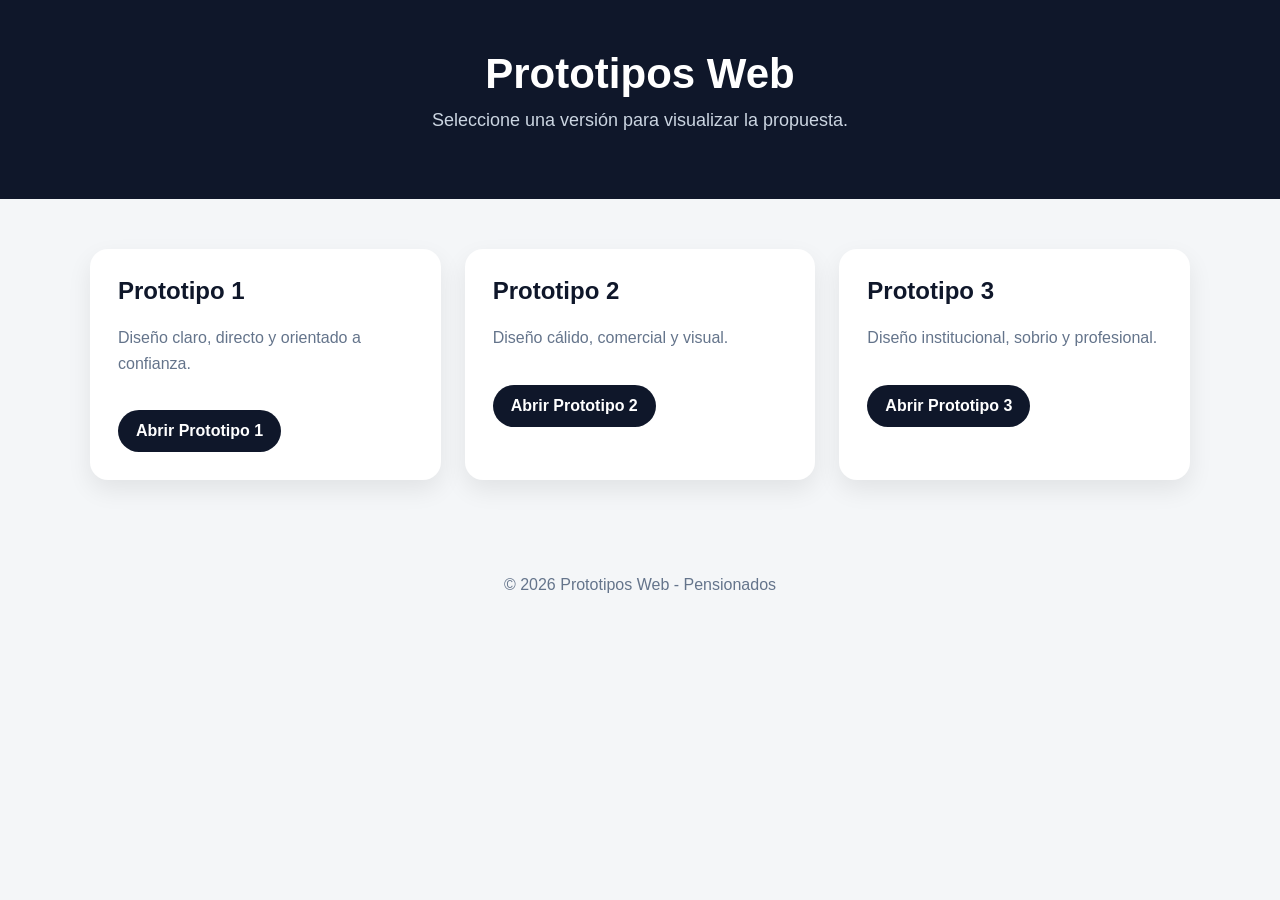
==== index.html @ d159c3a3 "Initial website" ====
<!DOCTYPE html>
<html lang="es">
<head>
  <meta charset="UTF-8" />
  <meta name="viewport" content="width=device-width, initial-scale=1.0" />
  <title>Prototipos Web - Pensionados</title>

  <style>
    body {
      margin: 0;
      font-family: Arial, sans-serif;
      background: #f4f6f8;
      color: #1f2937;
    }

    header {
      background: #0f172a;
      color: white;
      padding: 50px 20px;
      text-align: center;
    }

    header h1 {
      margin: 0;
      font-size: 42px;
    }

    header p {
      margin-top: 12px;
      color: #cbd5e1;
      font-size: 18px;
    }

    main {
      max-width: 1100px;
      margin: 50px auto;
      padding: 0 20px;
    }

    .grid {
      display: grid;
      grid-template-columns: repeat(auto-fit, minmax(280px, 1fr));
      gap: 24px;
    }

    .card {
      background: white;
      border-radius: 18px;
      padding: 28px;
      box-shadow: 0 10px 25px rgba(0,0,0,0.08);
    }

    .card h2 {
      margin-top: 0;
      color: #0f172a;
    }

    .card p {
      color: #64748b;
      line-height: 1.6;
    }

    .btn {
      display: inline-block;
      margin-top: 18px;
      padding: 12px 18px;
      border-radius: 999px;
      background: #0f172a;
      color: white;
      text-decoration: none;
      font-weight: bold;
    }

    .btn:hover {
      background: #1d4ed8;
    }

    footer {
      text-align: center;
      padding: 30px;
      color: #64748b;
    }
  </style>
</head>

<body>
  <header>
    <h1>Prototipos Web</h1>
    <p>Seleccione una versión para visualizar la propuesta.</p>
  </header>

  <main>
    <section class="grid">

      <article class="card">
        <h2>Prototipo 1</h2>
        <p>Diseño claro, directo y orientado a confianza.</p>
        <a class="btn" href="./prototipo-1-confianza-clara/index.html">
          Abrir Prototipo 1
        </a>
      </article>

      <article class="card">
        <h2>Prototipo 2</h2>
        <p>Diseño cálido, comercial y visual.</p>
        <a class="btn" href="./prototipo-2-calidez-dorada/index.html">
          Abrir Prototipo 2
        </a>
      </article>

      <article class="card">
        <h2>Prototipo 3</h2>
        <p>Diseño institucional, sobrio y profesional.</p>
        <a class="btn" href="./prototipo-3-institucional-azul/index.html">
          Abrir Prototipo 3
        </a>
      </article>

    </section>
  </main>

  <footer>
    <p>© 2026 Prototipos Web - Pensionados</p>
  </footer>
</body>
</html>
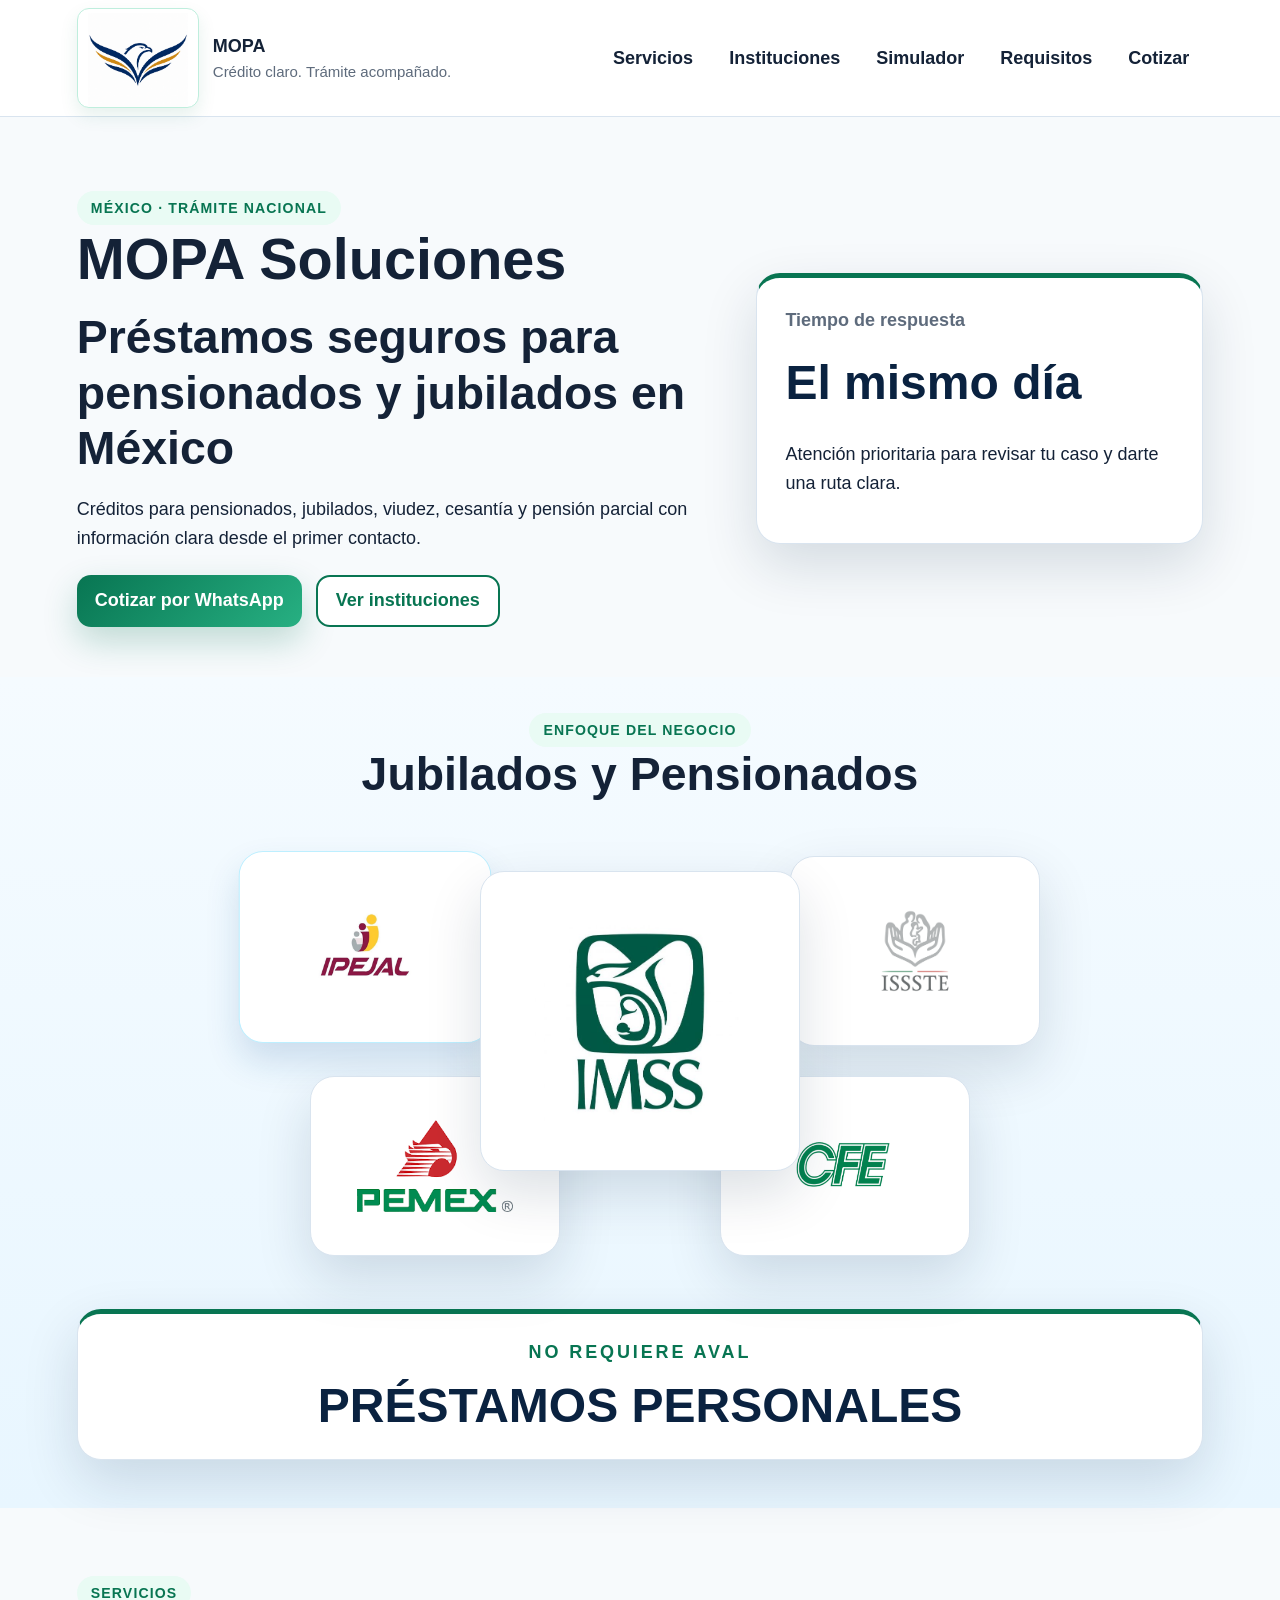
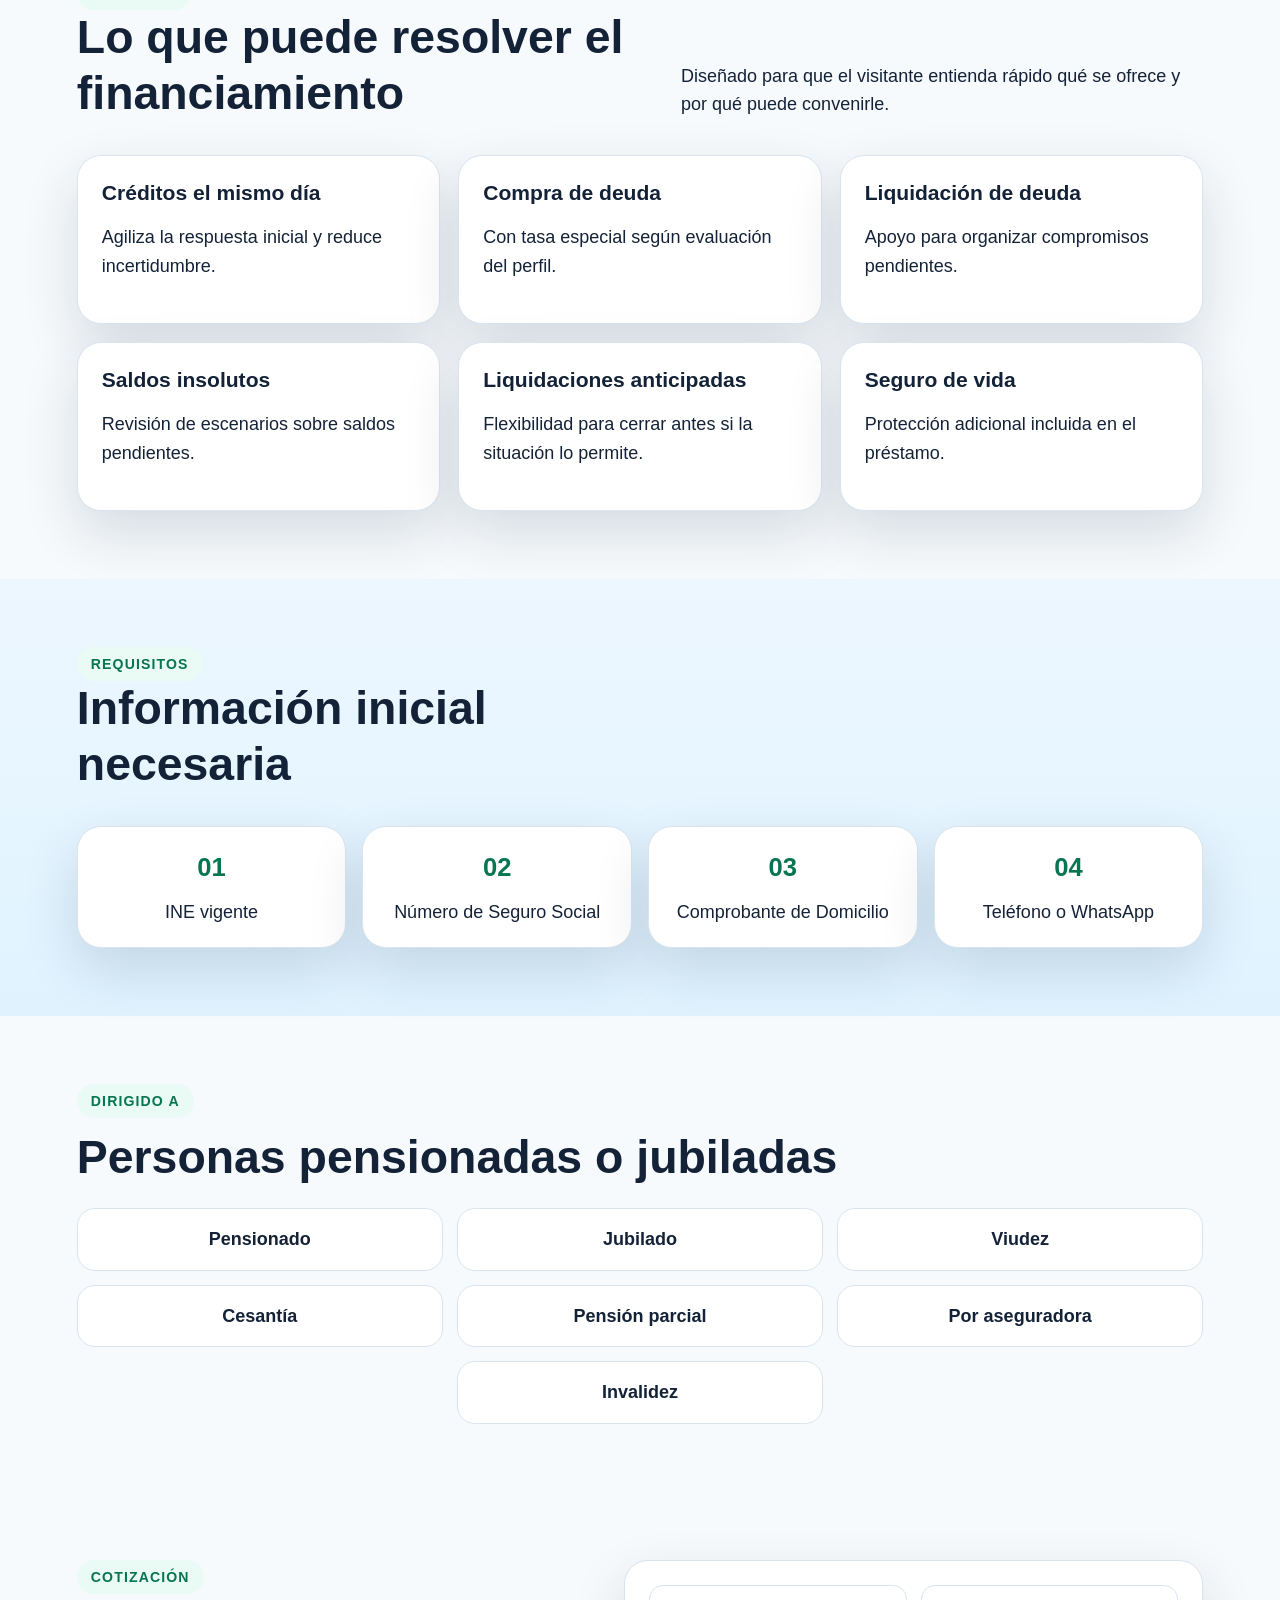
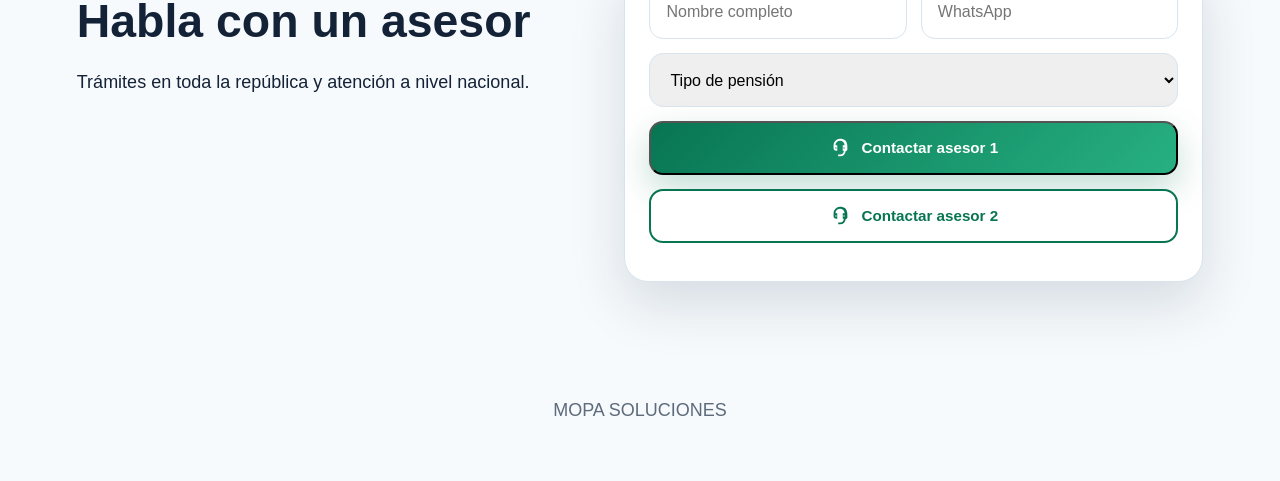
==== commit 9cb3c481: "Version Final" ====
--- a/index.html
+++ b/index.html
@@ -1,126 +1,255 @@
 <!DOCTYPE html>
-<html lang="es">
+<html lang="es-MX">
 <head>
   <meta charset="UTF-8" />
   <meta name="viewport" content="width=device-width, initial-scale=1.0" />
-  <title>Prototipos Web - Pensionados</title>
-
-  <style>
-    body {
-      margin: 0;
-      font-family: Arial, sans-serif;
-      background: #f4f6f8;
-      color: #1f2937;
-    }
-
-    header {
-      background: #0f172a;
-      color: white;
-      padding: 50px 20px;
-      text-align: center;
-    }
-
-    header h1 {
-      margin: 0;
-      font-size: 42px;
-    }
-
-    header p {
-      margin-top: 12px;
-      color: #cbd5e1;
-      font-size: 18px;
-    }
-
-    main {
-      max-width: 1100px;
-      margin: 50px auto;
-      padding: 0 20px;
-    }
-
-    .grid {
-      display: grid;
-      grid-template-columns: repeat(auto-fit, minmax(280px, 1fr));
-      gap: 24px;
-    }
-
-    .card {
-      background: white;
-      border-radius: 18px;
-      padding: 28px;
-      box-shadow: 0 10px 25px rgba(0,0,0,0.08);
-    }
-
-    .card h2 {
-      margin-top: 0;
-      color: #0f172a;
-    }
-
-    .card p {
-      color: #64748b;
-      line-height: 1.6;
-    }
-
-    .btn {
-      display: inline-block;
-      margin-top: 18px;
-      padding: 12px 18px;
-      border-radius: 999px;
-      background: #0f172a;
-      color: white;
-      text-decoration: none;
-      font-weight: bold;
-    }
-
-    .btn:hover {
-      background: #1d4ed8;
-    }
-
-    footer {
-      text-align: center;
-      padding: 30px;
-      color: #64748b;
-    }
-  </style>
+  <meta name="description" content="Página institucional para crédito a pensionados y jubilados en México, con respuesta el mismo día y requisitos claros." />
+  <title>Crédito Pensionados | Prototipo Institucional Azul</title>
+  <link rel="stylesheet" href="styles.css" />
 </head>
-
 <body>
-  <header>
-    <h1>Prototipos Web</h1>
-    <p>Seleccione una versión para visualizar la propuesta.</p>
+  <header class="site-header">
+    <div class="identity">
+      <a class="brand-mark" href="#" aria-label="MOPA Soluciones">
+        <img class="brand-logo" src="assets/Logo.png" alt="Logo MOPA Soluciones" />
+      </a>
+      <div>
+        <strong>MOPA</strong>
+        <small>Crédito claro. Trámite acompañado.</small>
+      </div>
+    </div>
+
+    <button class="menu" aria-expanded="false" aria-controls="navigation">Menú</button>
+
+    <nav id="navigation">
+      <a href="#servicios">Servicios</a>
+      <a href="#instituciones">Instituciones</a>
+      <a href="#simulador">Simulador</a>
+      <a href="#requisitos">Requisitos</a>
+      <a href="#contacto">Cotizar</a>
+    </nav>
   </header>
 
   <main>
-    <section class="grid">
-
-      <article class="card">
-        <h2>Prototipo 1</h2>
-        <p>Diseño claro, directo y orientado a confianza.</p>
-        <a class="btn" href="./prototipo-1-confianza-clara/index.html">
-          Abrir Prototipo 1
-        </a>
-      </article>
-
-      <article class="card">
-        <h2>Prototipo 2</h2>
-        <p>Diseño cálido, comercial y visual.</p>
-        <a class="btn" href="./prototipo-2-calidez-dorada/index.html">
-          Abrir Prototipo 2
-        </a>
-      </article>
-
-      <article class="card">
-        <h2>Prototipo 3</h2>
-        <p>Diseño institucional, sobrio y profesional.</p>
-        <a class="btn" href="./prototipo-3-institucional-azul/index.html">
-          Abrir Prototipo 3
-        </a>
-      </article>
-
+    <section class="hero reveal">
+      <div class="hero-content">
+        <span class="label">México · Trámite nacional</span>
+        <h1>MOPA Soluciones</h1>
+        <h2>Préstamos seguros para pensionados y jubilados en México</h2>
+        <p>Créditos para pensionados, jubilados, viudez, cesantía y pensión parcial con información clara desde el primer contacto.</p>
+
+        <div class="actions">
+          <a class="btn primary" href="#contacto">Cotizar por WhatsApp</a>
+          <a class="btn ghost" href="#instituciones">Ver instituciones</a>
+        </div>
+      </div>
+
+      <div class="response-widget" aria-label="Tiempo de respuesta">
+        <span>Tiempo de respuesta</span>
+        <strong>El mismo día</strong>
+        <p>Atención prioritaria para revisar tu caso y darte una ruta clara.</p>
+      </div>
+    </section>
+
+    <section id="instituciones" class="section institutional-band reveal">
+      <div class="heading-row center-col">
+        <div>
+          <span class="label">Enfoque del negocio</span>
+          <h2>Jubilados y Pensionados</h2>
+        </div>
+      </div>
+
+      <div class="logo-orbit cool-orbit">
+        <article class="logo-card ipejal" data-badge>
+          <img src="assets/ipejal.png" alt="Logo IPEJAL" />
+        </article>
+
+        <article class="logo-card issste" data-badge>
+          <img src="assets/issste.png" alt="Logo ISSSTE" />
+        </article>
+
+        <article class="logo-card pemex" data-badge>
+          <img src="assets/pemex.png" alt="Logo PEMEX" />
+        </article>
+
+        <article class="logo-card cfe" data-badge>
+          <img src="assets/cfe.png" alt="Logo CFE" />
+        </article>
+
+        <article class="logo-card center-imss featured" data-badge>
+          <img src="assets/imss.png" alt="Logo IMSS" />
+        </article>
+      </div>
+
+      <div class="strong-message">
+        <span>No requiere aval</span>
+        <h3>Préstamos Personales</h3>
+      </div>
+    </section>
+
+    <section id="servicios" class="section reveal">
+      <div class="heading-row">
+        <div>
+          <span class="label">Servicios</span>
+          <h2>Lo que puede resolver el financiamiento</h2>
+        </div>
+        <p>Diseñado para que el visitante entienda rápido qué se ofrece y por qué puede convenirle.</p>
+      </div>
+
+      <div class="service-grid">
+        <article>
+          <h3>Créditos el mismo día</h3>
+          <p>Agiliza la respuesta inicial y reduce incertidumbre.</p>
+        </article>
+
+        <article>
+          <h3>Compra de deuda</h3>
+          <p>Con tasa especial según evaluación del perfil.</p>
+        </article>
+
+        <article>
+          <h3>Liquidación de deuda</h3>
+          <p>Apoyo para organizar compromisos pendientes.</p>
+        </article>
+
+        <article>
+          <h3>Saldos insolutos</h3>
+          <p>Revisión de escenarios sobre saldos pendientes.</p>
+        </article>
+
+        <article>
+          <h3>Liquidaciones anticipadas</h3>
+          <p>Flexibilidad para cerrar antes si la situación lo permite.</p>
+        </article>
+
+        <article>
+          <h3>Seguro de vida</h3>
+          <p>Protección adicional incluida en el préstamo.</p>
+        </article>
+      </div>
+    </section>
+
+    <section id="requisitos" class="section requirement-band reveal">
+      <div class="heading-row light">
+        <div>
+          <span class="label">Requisitos</span>
+          <h2>Información inicial necesaria</h2>
+        </div>
+      </div>
+
+      <div class="requirements">
+        <div>
+          <strong>01</strong>
+          <span>INE vigente</span>
+        </div>
+
+        <div>
+          <strong>02</strong>
+          <span>Número de Seguro Social</span>
+        </div>
+
+        <div>
+          <strong>03</strong>
+          <span>Comprobante de Domicilio</span>
+        </div>
+
+        <div>
+          <strong>04</strong>
+          <span>Teléfono o WhatsApp</span>
+        </div>
+      </div>
+    </section>
+
+    <section class="section audience reveal">
+      <span class="label">Dirigido a</span>
+      <h2>Personas pensionadas o jubiladas</h2>
+
+      <div class="audience-grid">
+        <span>Pensionado</span>
+        <span>Jubilado</span>
+        <span>Viudez</span>
+        <span>Cesantía</span>
+        <span>Pensión parcial</span>
+        <span>Por aseguradora</span>
+        <span>Invalidez</span>
+      </div>
+    </section>
+
+    <section id="contacto" class="section contact reveal">
+      <div class="contact-copy">
+        <span class="label">Cotización</span>
+        <h2>Habla con un asesor</h2>
+        <p>Trámites en toda la república y atención a nivel nacional.</p>
+      </div>
+
+      <form class="lead-form" id="leadForm">
+        <input
+          id="fullName"
+          name="fullName"
+          type="text"
+          placeholder="Nombre completo"
+          autocomplete="name"
+          required
+        />
+
+        <input
+          id="clientWhatsapp"
+          name="clientWhatsapp"
+          type="tel"
+          placeholder="WhatsApp"
+          autocomplete="tel"
+          required
+        />
+
+        <select id="pensionType" name="pensionType" required>
+          <option value="">Tipo de pensión</option>
+          <option value="Jubilación">Jubilación</option>
+          <option value="Viudez">Viudez</option>
+          <option value="Cesantía">Cesantía</option>
+          <option value="Pensión parcial">Pensión parcial</option>
+          <option value="Invalidez">Invalidez</option>
+          <option value="Por aseguradora">Por aseguradora</option>
+        </select>
+
+        <div class="whatsapp-actions">
+          <button
+            type="button"
+            class="btn primary whatsapp-btn"
+            data-whatsapp-number="523315699732"
+            data-advisor-name="Asesor 1"
+          >
+            <span class="advisor-icon" aria-hidden="true">
+              <svg viewBox="0 0 24 24" focusable="false">
+                <path d="M12 2a7 7 0 0 0-7 7v3a3 3 0 0 0 3 3h1v-6H7a5 5 0 0 1 10 0h-2v6h1.2A4.2 4.2 0 0 1 12 19h-2v2h2a6.2 6.2 0 0 0 6.14-5.4A3 3 0 0 0 20 12V9a7 7 0 0 0-8-7Zm-4 9v2a1 1 0 0 1 0-2Zm8 2v-2a1 1 0 0 1 0 2Z" />
+              </svg>
+            </span>
+            <span>Contactar asesor 1</span>
+          </button>
+
+          <button
+            type="button"
+            class="btn ghost whatsapp-btn"
+            data-whatsapp-number="523334819991"
+            data-advisor-name="Asesor 2"
+          >
+            <span class="advisor-icon" aria-hidden="true">
+              <svg viewBox="0 0 24 24" focusable="false">
+                <path d="M12 2a7 7 0 0 0-7 7v3a3 3 0 0 0 3 3h1v-6H7a5 5 0 0 1 10 0h-2v6h1.2A4.2 4.2 0 0 1 12 19h-2v2h2a6.2 6.2 0 0 0 6.14-5.4A3 3 0 0 0 20 12V9a7 7 0 0 0-8-7Zm-4 9v2a1 1 0 0 1 0-2Zm8 2v-2a1 1 0 0 1 0 2Z" />
+              </svg>
+            </span>
+            <span>Contactar asesor 2</span>
+          </button>
+        </div>
+
+        <p id="leadStatus" aria-live="polite"></p>
+      </form>
     </section>
   </main>
 
-  <footer>
-    <p>© 2026 Prototipos Web - Pensionados</p>
+  <footer class="footer">
+    <p>MOPA SOLUCIONES</p>
   </footer>
+
+  <script src="script.js"></script>
 </body>
 </html>
--- a/styles.css
+++ b/styles.css
@@ -0,0 +1,696 @@
+:root {
+  --navy: #0a2240;
+  --blue: #134f8c;
+  --cyan: #dff3ff;
+  --mint: #e9fbf4;
+  --white: #ffffff;
+  --text: #142237;
+  --muted: #5e6b7c;
+  --line: #d9e4ef;
+  --accent: #27b082;
+  --green: #087552;
+  --green-soft: #e9fbf4;
+  --green-line: #bfeedd;
+  --shadow: 0 22px 55px rgba(10,34,64,.14);
+}
+
+* {
+  box-sizing: border-box;
+}
+
+html {
+  scroll-behavior: smooth;
+}
+
+body {
+  margin: 0;
+  font-family: Verdana, Geneva, Tahoma, sans-serif;
+  font-size: 18px;
+  line-height: 1.6;
+  color: var(--text);
+  background: #f7fafc;
+}
+
+a {
+  text-decoration: none;
+  color: inherit;
+}
+
+img {
+  display: block;
+  max-width: 100%;
+  height: auto;
+}
+
+.site-header {
+  position: sticky;
+  top: 0;
+  z-index: 30;
+  display: flex;
+  justify-content: space-between;
+  align-items: center;
+  gap: 20px;
+  padding: 8px 6%;
+  background: rgba(255,255,255,.95);
+  border-bottom: 1px solid var(--line);
+  backdrop-filter: blur(10px);
+}
+
+.identity {
+  display: flex;
+  align-items: center;
+  gap: 14px;
+}
+
+.logo-placeholder {
+  width: 84px;
+  height: 58px;
+  display: grid;
+  place-items: center;
+  border-radius: 10px;
+  border: 2px dashed var(--blue);
+  color: var(--blue);
+  font-weight: 900;
+  background: var(--cyan);
+}
+
+.brand-mark {
+  width: auto;
+  height: clamp(56px, 9vw, 100px);
+  display: grid;
+  place-items: center;
+  overflow: hidden;
+  background: #ffffff;
+  border-radius: 12px;
+  border: 1px solid var(--green-line);
+  box-shadow: 0 8px 18px rgba(8,117,82,.10);
+  padding: 4px 10px;
+}
+
+.brand-logo {
+  width: auto;
+  height: 100%;
+  max-height: 100px;
+  object-fit: contain;
+}
+
+.brand-copy {
+  min-width: 165px;
+}
+
+.identity strong,
+.identity small {
+  display: block;
+}
+
+.identity small {
+  color: var(--muted);
+}
+
+nav {
+  display: flex;
+  gap: 8px;
+  font-weight: 900;
+}
+
+nav a {
+  padding: 10px 14px;
+  border-radius: 8px;
+}
+
+nav a:hover {
+  background: var(--green-soft);
+  color: var(--green);
+}
+
+.menu {
+  display: none;
+  border: 0;
+  background: var(--green);
+  color: white;
+  padding: 12px 16px;
+  border-radius: 12px;
+  font-weight: 900;
+}
+
+.section {
+  padding: 68px 6%;
+}
+
+.hero {
+  padding: 74px 6% 50px;
+  display: grid;
+  grid-template-columns: 1.35fr .92fr;
+  gap: 24px;
+  align-items: center;
+}
+
+.label {
+  display: inline-flex;
+  align-items: center;
+  gap: 8px;
+  min-height: 34px;
+  padding: 0 14px;
+  border-radius: 999px;
+  background: var(--green-soft);
+  color: var(--green);
+  font-size: .88rem;
+  font-weight: 900;
+  text-transform: uppercase;
+  letter-spacing: .08em;
+}
+
+h1,
+h2,
+h3 {
+  line-height: 1.2;
+  margin: 0 0 16px;
+}
+
+h1 {
+  font-size: clamp(2.2rem, 5vw, 3.6rem);
+}
+
+h2 {
+  font-size: clamp(1.9rem, 4vw, 2.9rem);
+}
+
+.actions {
+  display: flex;
+  flex-wrap: wrap;
+  gap: 14px;
+  margin-top: 22px;
+}
+
+.btn {
+  display: inline-flex;
+  align-items: center;
+  justify-content: center;
+  min-height: 52px;
+  padding: 0 18px;
+  border-radius: 14px;
+  font-weight: 900;
+  transition: transform .25s ease, box-shadow .25s ease, background .25s ease;
+}
+
+.btn:hover {
+  transform: translateY(-2px);
+}
+
+.btn.primary {
+  background: linear-gradient(135deg, var(--green), var(--accent));
+  color: white;
+  box-shadow: 0 14px 34px rgba(8,117,82,.24);
+}
+
+.btn.ghost {
+  background: white;
+  color: var(--green);
+  border: 2px solid var(--green);
+}
+
+.response-widget,
+.service-grid article,
+.sim-card,
+.requirements div,
+.lead-form,
+.logo-card,
+.strong-message {
+  background: var(--white);
+  border: 1px solid var(--line);
+  border-radius: 24px;
+  box-shadow: var(--shadow);
+}
+
+.response-widget {
+  padding: 28px;
+  border-top: 5px solid var(--green);
+}
+
+.response-widget span {
+  display: block;
+  color: var(--muted);
+  font-weight: 700;
+}
+
+.response-widget strong {
+  display: block;
+  font-size: clamp(2rem, 5vw, 3rem);
+  margin: 10px 0;
+  color: var(--navy);
+}
+
+.heading-row {
+  display: grid;
+  grid-template-columns: 1fr .9fr;
+  gap: 24px;
+  align-items: end;
+  margin-bottom: 18px;
+}
+
+.center-col {
+  grid-template-columns: 1fr;
+  text-align: center;
+  justify-items: center;
+}
+
+.service-grid {
+  display: grid;
+  grid-template-columns: repeat(3, 1fr);
+  gap: 18px;
+}
+
+.service-grid article {
+  padding: 24px;
+}
+
+.service-grid article:hover,
+.requirements div:hover,
+.audience-grid span:hover {
+  border-color: var(--green-line);
+  box-shadow: 0 18px 38px rgba(8,117,82,.13);
+}
+
+.simulator {
+  display: grid;
+  grid-template-columns: 1.1fr .9fr;
+  gap: 22px;
+  align-items: center;
+}
+
+.sim-card {
+  padding: 26px;
+  display: grid;
+  gap: 14px;
+}
+
+.sim-card input {
+  min-height: 56px;
+  border-radius: 14px;
+  border: 1px solid var(--line);
+  padding: 0 16px;
+  font-size: 1rem;
+}
+
+#checkAmount {
+  min-height: 52px;
+  border: 0;
+  border-radius: 14px;
+  background: var(--green);
+  color: white;
+  font-weight: 900;
+}
+
+#creditResult {
+  font-size: clamp(2rem, 4vw, 2.7rem);
+  color: var(--navy);
+}
+
+.requirement-band {
+  background: linear-gradient(180deg, #edf7ff 0%, #dff3ff 100%);
+}
+
+.heading-row.light p {
+  color: var(--muted);
+}
+
+.requirements {
+  display: grid;
+  grid-template-columns: repeat(4, 1fr);
+  gap: 16px;
+}
+
+.requirements div {
+  padding: 20px;
+  text-align: center;
+}
+
+.requirements strong {
+  display: block;
+  font-size: 1.6rem;
+  color: var(--green);
+  margin-bottom: 10px;
+}
+
+.audience h2 {
+  margin-top: 12px;
+}
+
+.audience-grid {
+  display: grid;
+  grid-template-columns: repeat(3, 1fr);
+  gap: 14px;
+  margin-top: 22px;
+}
+
+.audience-grid span {
+  padding: 16px 18px;
+  border-radius: 18px;
+  background: white;
+  border: 1px solid var(--line);
+  font-weight: 800;
+  text-align: center;
+}
+
+.audience-grid span:last-child {
+  grid-column: 2 / 3;
+}
+
+.contact {
+  display: grid;
+  grid-template-columns: .95fr 1.05fr;
+  gap: 24px;
+  align-items: start;
+}
+
+.lead-form {
+  padding: 24px;
+  display: grid;
+  grid-template-columns: 1fr 1fr;
+  gap: 14px;
+}
+
+.lead-form input,
+.lead-form select {
+  min-height: 54px;
+  border-radius: 14px;
+  border: 1px solid var(--line);
+  padding: 0 16px;
+  font-size: 1rem;
+}
+
+.lead-form input:focus,
+.lead-form select:focus {
+  outline: 3px solid rgba(39,176,130,.18);
+  border-color: var(--green);
+}
+
+.lead-form .btn,
+#leadStatus {
+  grid-column: 1 / -1;
+}
+
+#leadStatus {
+  margin: 0;
+  color: var(--green);
+  font-weight: 700;
+}
+
+.footer {
+  text-align: center;
+  padding: 28px 6% 38px;
+  color: var(--muted);
+}
+
+.reveal {
+  opacity: 0;
+  transform: translateY(24px);
+  transition: opacity .55s ease, transform .55s ease;
+}
+
+.reveal.visible {
+  opacity: 1;
+  transform: translateY(0);
+}
+
+.institutional-band {
+  padding-top: 36px;
+  padding-bottom: 48px;
+  background: linear-gradient(180deg, #f5fbff 0%, #e8f6ff 100%);
+}
+
+.logo-orbit {
+  position: relative;
+  max-width: 980px;
+  margin: 0 auto;
+  min-height: 455px;
+}
+
+.title-arc {
+  position: absolute;
+  top: 10px;
+  left: 50%;
+  transform: translateX(-50%);
+  font-size: clamp(1.5rem, 3vw, 2.3rem);
+  color: var(--navy);
+  font-weight: 900;
+  text-transform: uppercase;
+  letter-spacing: .08em;
+}
+
+.logo-card {
+  position: absolute;
+  display: grid;
+  place-items: center;
+  padding: 18px;
+  transition: transform .25s ease, box-shadow .25s ease, border-color .25s ease;
+}
+
+.logo-card img {
+  max-height: 92px;
+  object-fit: contain;
+}
+
+.logo-card.active,
+.logo-card:hover {
+  transform: translateY(-4px) scale(1.01);
+  border-color: #bdefff;
+  box-shadow: 0 18px 34px rgba(19,79,140,.16);
+}
+
+.center-imss {
+  width: 320px;
+  height: 300px;
+  left: 50%;
+  top: 35px;
+  transform: translateX(-50%);
+  z-index: 2;
+}
+
+.center-imss img {
+  max-height: 220px;
+}
+
+.center-imss.active,
+.center-imss:hover {
+  transform: translateX(-50%) translateY(-4px) scale(1.01);
+}
+
+.ipejal {
+  width: 250px;
+  height: 190px;
+  left: 90px;
+  top: 20px;
+}
+
+.cfe {
+  width: 250px;
+  height: 180px;
+  right: 160px;
+  top: 240px;
+}
+
+.pemex {
+  width: 250px;
+  height: 180px;
+  left: 160px;
+  top: 240px;
+}
+
+.issste {
+  width: 250px;
+  height: 190px;
+  right: 90px;
+  top: 20px;
+}
+
+.strong-message {
+  margin-top: 18px;
+  padding: 24px;
+  text-align: center;
+  border-top: 5px solid var(--green);
+}
+
+.strong-message span {
+  display: block;
+  margin-bottom: 10px;
+  color: var(--green);
+  font-weight: 900;
+  text-transform: uppercase;
+  letter-spacing: .16em;
+}
+
+.strong-message h3 {
+  margin: 0;
+  font-size: clamp(2rem, 5vw, 3rem);
+  text-transform: uppercase;
+  color: var(--navy);
+}
+
+@media (max-width: 1080px) {
+  .service-grid,
+  .requirements,
+  .audience-grid {
+    grid-template-columns: repeat(2, 1fr);
+  }
+
+  .audience-grid span:last-child {
+    grid-column: 1 / -1;
+    justify-self: center;
+    width: calc(50% - 7px);
+  }
+}
+
+@media (max-width: 900px) {
+  .menu {
+    display: inline-flex;
+  }
+
+  nav {
+    display: none;
+    position: absolute;
+    top: calc(100% + 8px);
+    right: 6%;
+    left: 6%;
+    flex-direction: column;
+    padding: 14px;
+    background: white;
+    border: 1px solid var(--line);
+    border-radius: 18px;
+    box-shadow: var(--shadow);
+  }
+
+  nav.open {
+    display: flex;
+  }
+
+  .hero,
+  .simulator,
+  .contact,
+  .heading-row {
+    grid-template-columns: 1fr;
+  }
+
+  .logo-orbit {
+    min-height: auto;
+    margin-top: 18px;
+    display: grid;
+    grid-template-columns: repeat(2, 1fr);
+    gap: 16px;
+  }
+
+  .title-arc,
+  .logo-card {
+    position: static;
+    transform: none !important;
+  }
+
+  .title-arc {
+    grid-column: 1 / -1;
+    text-align: center;
+    margin-bottom: 12px;
+  }
+
+  .center-imss {
+    order: -1;
+    grid-column: 1 / -1;
+    width: 100%;
+    height: auto;
+    min-height: 220px;
+  }
+
+  .logo-card {
+    width: 100%;
+    height: auto;
+    min-height: 160px;
+  }
+}
+
+@media (max-width: 640px) {
+  body {
+    font-size: 17px;
+  }
+
+  .brand-mark {
+    height: 52px;
+    padding: 3px 8px;
+  }
+
+  .brand-logo {
+    max-height: 52px;
+  }
+
+  .brand-copy {
+    min-width: auto;
+  }
+
+  .site-header,
+  .hero,
+  .section,
+  .footer {
+    padding-left: 5%;
+    padding-right: 5%;
+  }
+
+  .service-grid,
+  .requirements,
+  .audience-grid,
+  .logo-orbit,
+  .lead-form {
+    grid-template-columns: 1fr;
+  }
+
+  .audience-grid span:last-child {
+    grid-column: auto;
+    justify-self: stretch;
+    width: auto;
+  }
+}
+
+/* WhatsApp advisor actions */
+.lead-form #pensionType {
+  grid-column: 1 / -1;
+}
+
+.whatsapp-actions {
+  grid-column: 1 / -1;
+  display: grid;
+  grid-template-columns: repeat(2, minmax(0, 1fr));
+  gap: 14px;
+}
+
+.whatsapp-actions .btn {
+  width: 100%;
+  min-height: 54px;
+  gap: 10px;
+  font-family: inherit;
+  font-size: .95rem;
+  line-height: 1.1;
+  white-space: nowrap;
+}
+
+.advisor-icon {
+  width: 22px;
+  height: 22px;
+  display: inline-flex;
+  align-items: center;
+  justify-content: center;
+  flex: 0 0 22px;
+}
+
+.advisor-icon svg {
+  width: 22px;
+  height: 22px;
+  display: block;
+  fill: currentColor;
+}
+
+@media (max-width: 640px) {
+  .whatsapp-actions {
+    grid-template-columns: 1fr;
+  }
+
+  .whatsapp-actions .btn {
+    white-space: normal;
+  }
+}
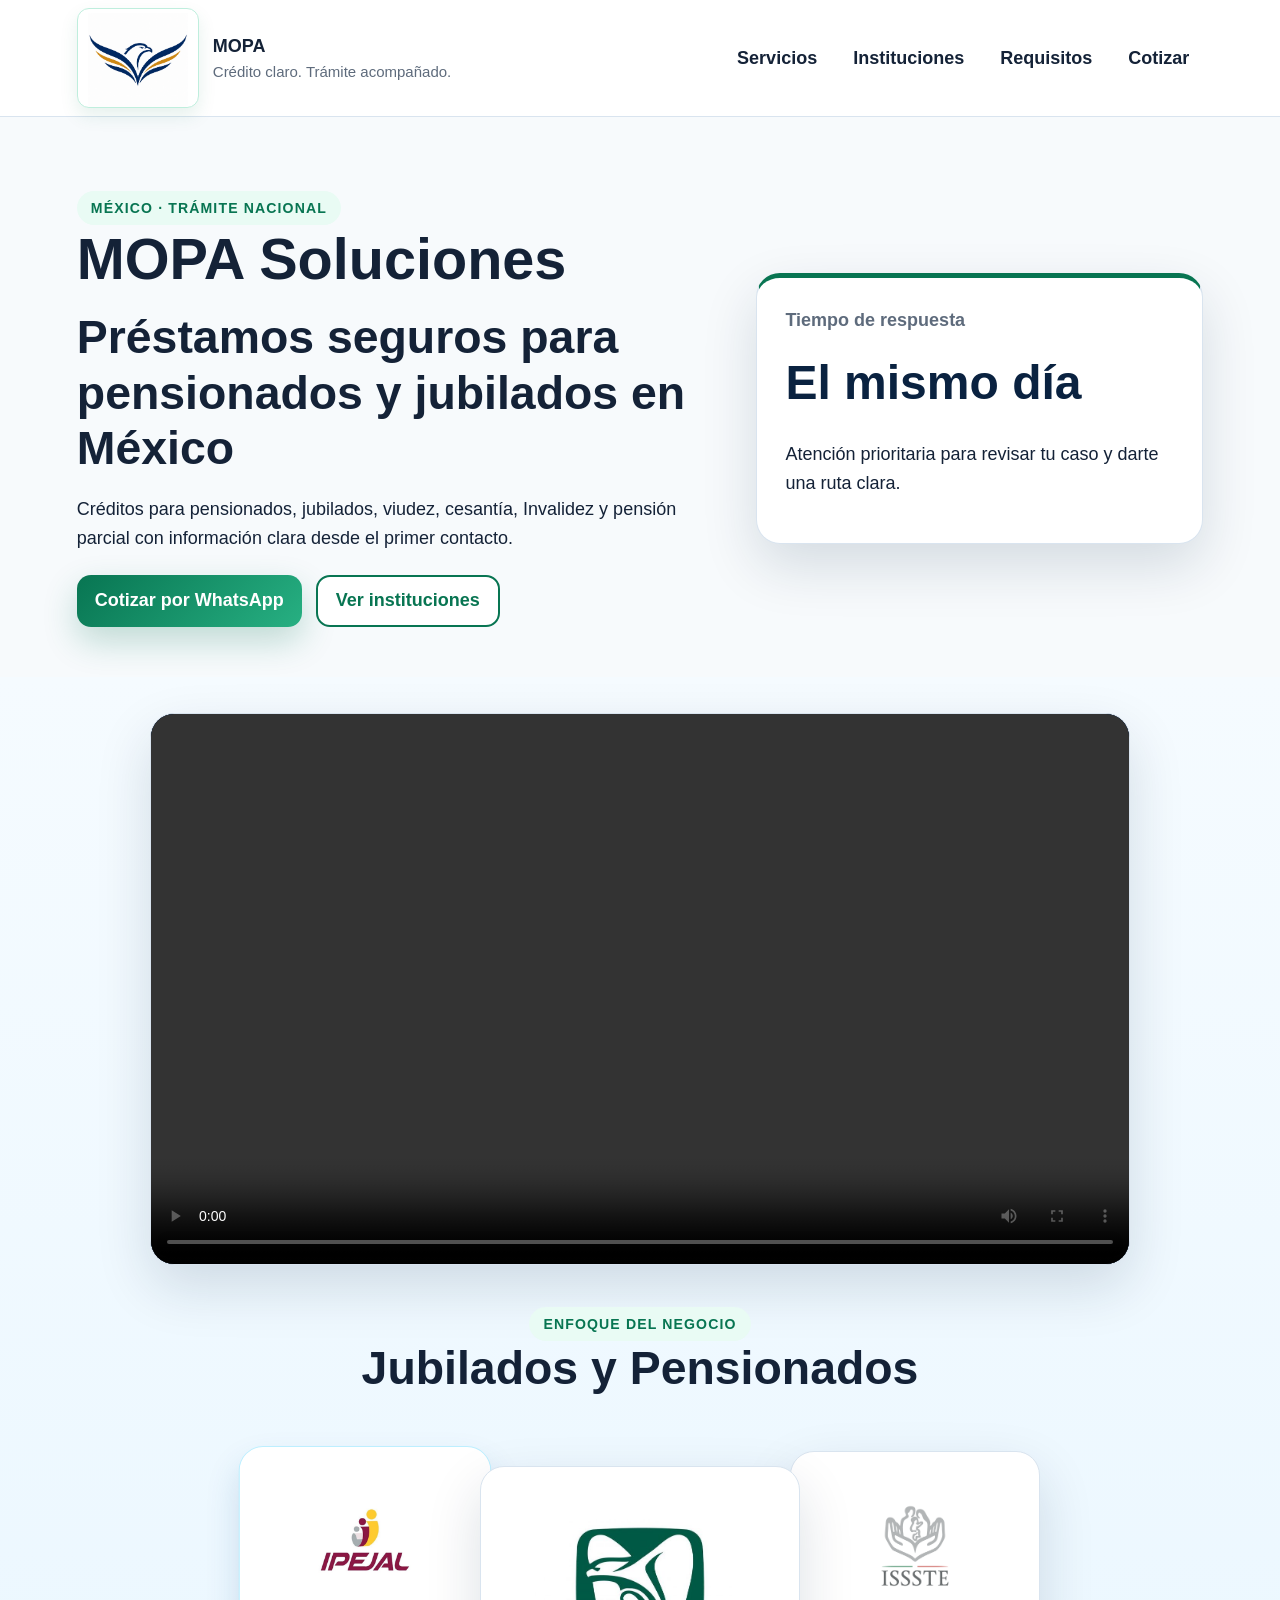
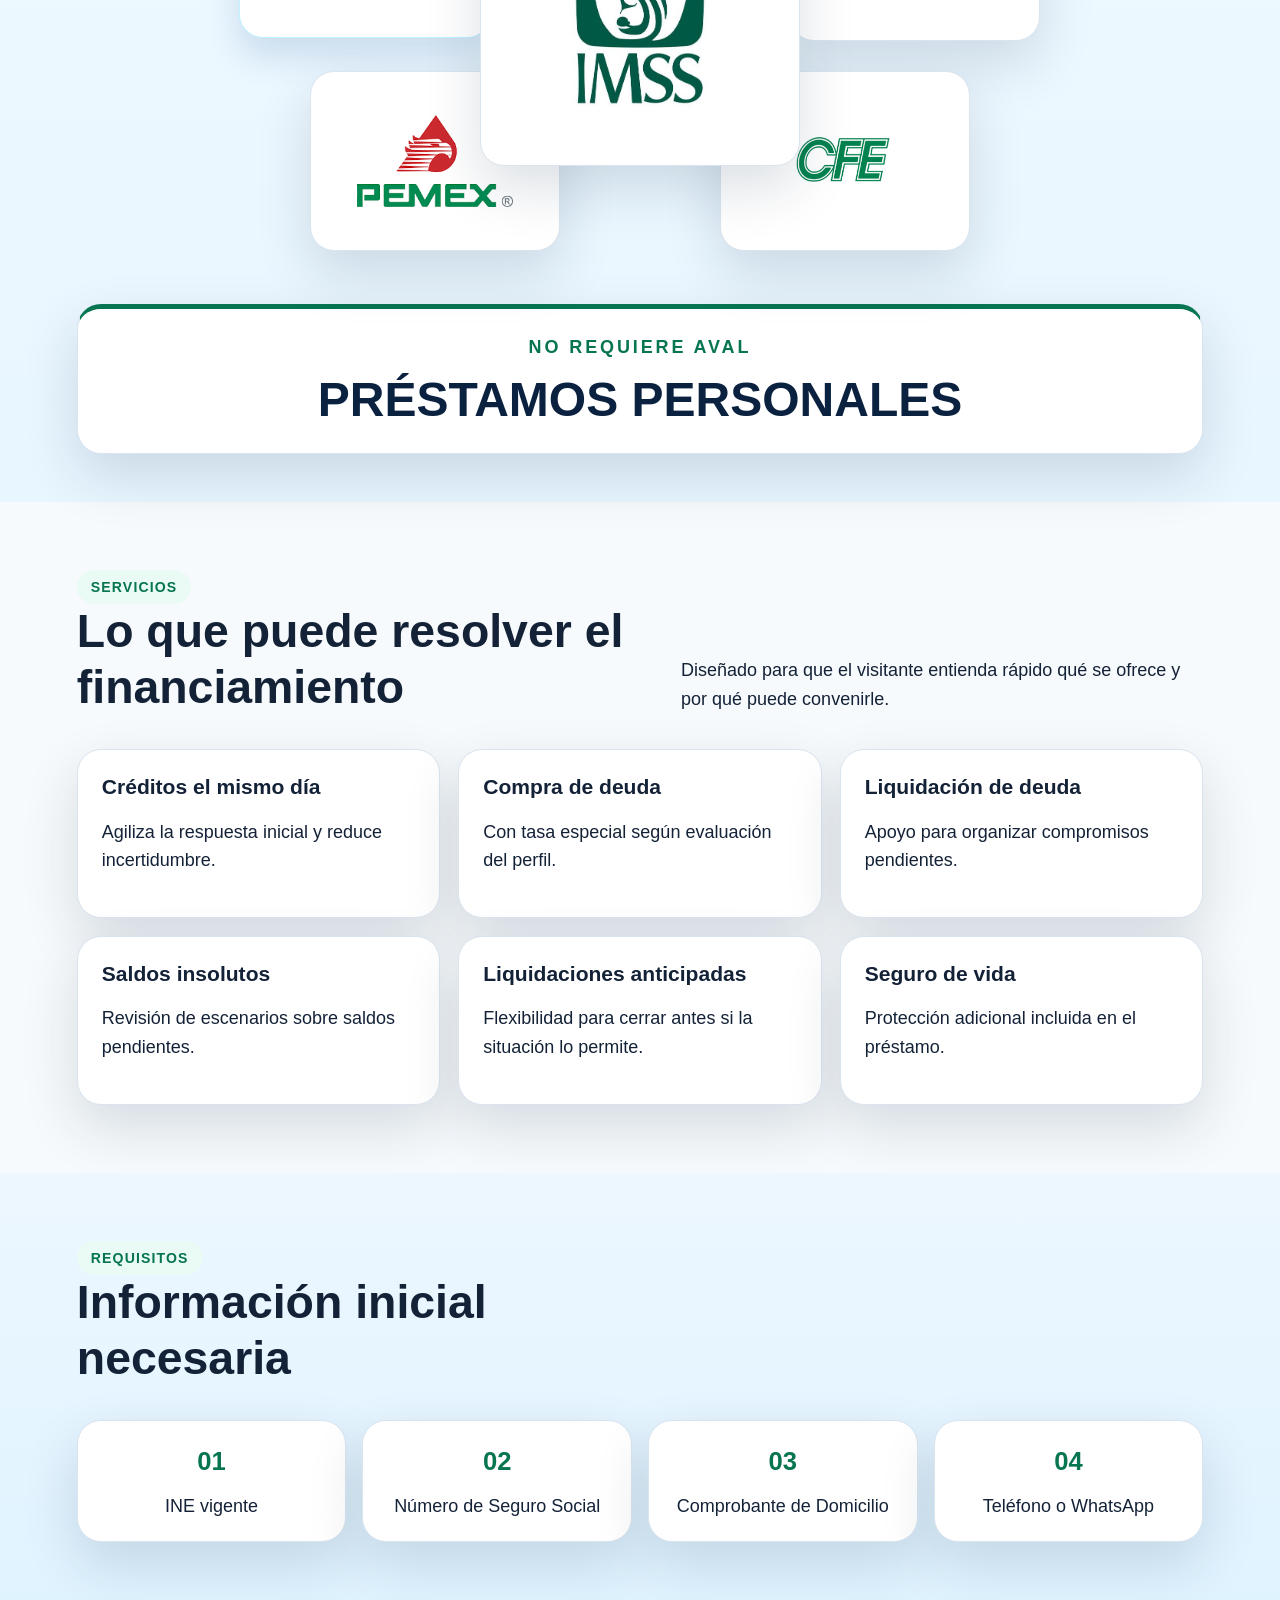
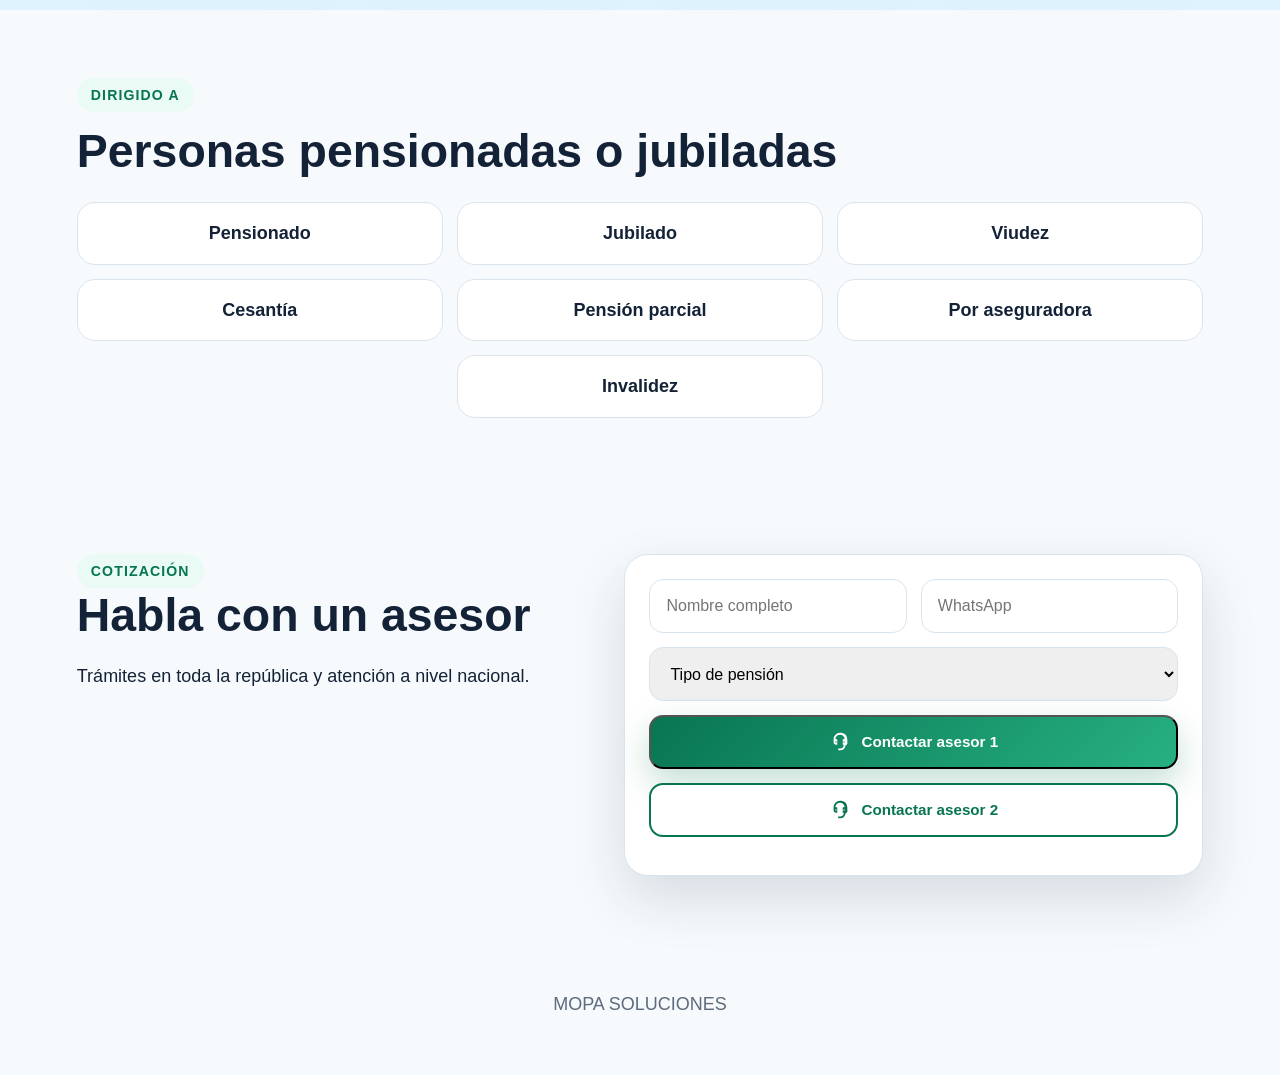
==== commit bd3b8096: "Add files via upload" ====
--- a/index.html
+++ b/index.html
@@ -24,7 +24,6 @@
     <nav id="navigation">
       <a href="#servicios">Servicios</a>
       <a href="#instituciones">Instituciones</a>
-      <a href="#simulador">Simulador</a>
       <a href="#requisitos">Requisitos</a>
       <a href="#contacto">Cotizar</a>
     </nav>
@@ -36,7 +35,7 @@
         <span class="label">México · Trámite nacional</span>
         <h1>MOPA Soluciones</h1>
         <h2>Préstamos seguros para pensionados y jubilados en México</h2>
-        <p>Créditos para pensionados, jubilados, viudez, cesantía y pensión parcial con información clara desde el primer contacto.</p>
+        <p>Créditos para pensionados, jubilados, viudez, cesantía, Invalidez y pensión parcial con información clara desde el primer contacto.</p>
 
         <div class="actions">
           <a class="btn primary" href="#contacto">Cotizar por WhatsApp</a>
@@ -52,6 +51,13 @@
     </section>
 
     <section id="instituciones" class="section institutional-band reveal">
+      <div class="video-showcase">
+        <video class="promo-video" controls preload="metadata" playsinline>
+          <source src="assets/Comercial_Prestamos.mp4" type="video/mp4" />
+          Tu navegador no soporta la reproducción de video.
+        </video>
+      </div>
+
       <div class="heading-row center-col">
         <div>
           <span class="label">Enfoque del negocio</span>
--- a/styles.css
+++ b/styles.css
@@ -693,4 +693,30 @@
   .whatsapp-actions .btn {
     white-space: normal;
   }
+}
+
+
+.video-showcase {
+  max-width: 980px;
+  margin: 0 auto 42px;
+  border-radius: 24px;
+  overflow: hidden;
+  background: var(--navy);
+  border: 1px solid var(--line);
+  box-shadow: var(--shadow);
+}
+
+.promo-video {
+  display: block;
+  width: 100%;
+  height: auto;
+  aspect-ratio: 16 / 9;
+  background: var(--navy);
+}
+
+@media (max-width: 640px) {
+  .video-showcase {
+    margin-bottom: 30px;
+    border-radius: 18px;
+  }
 }
